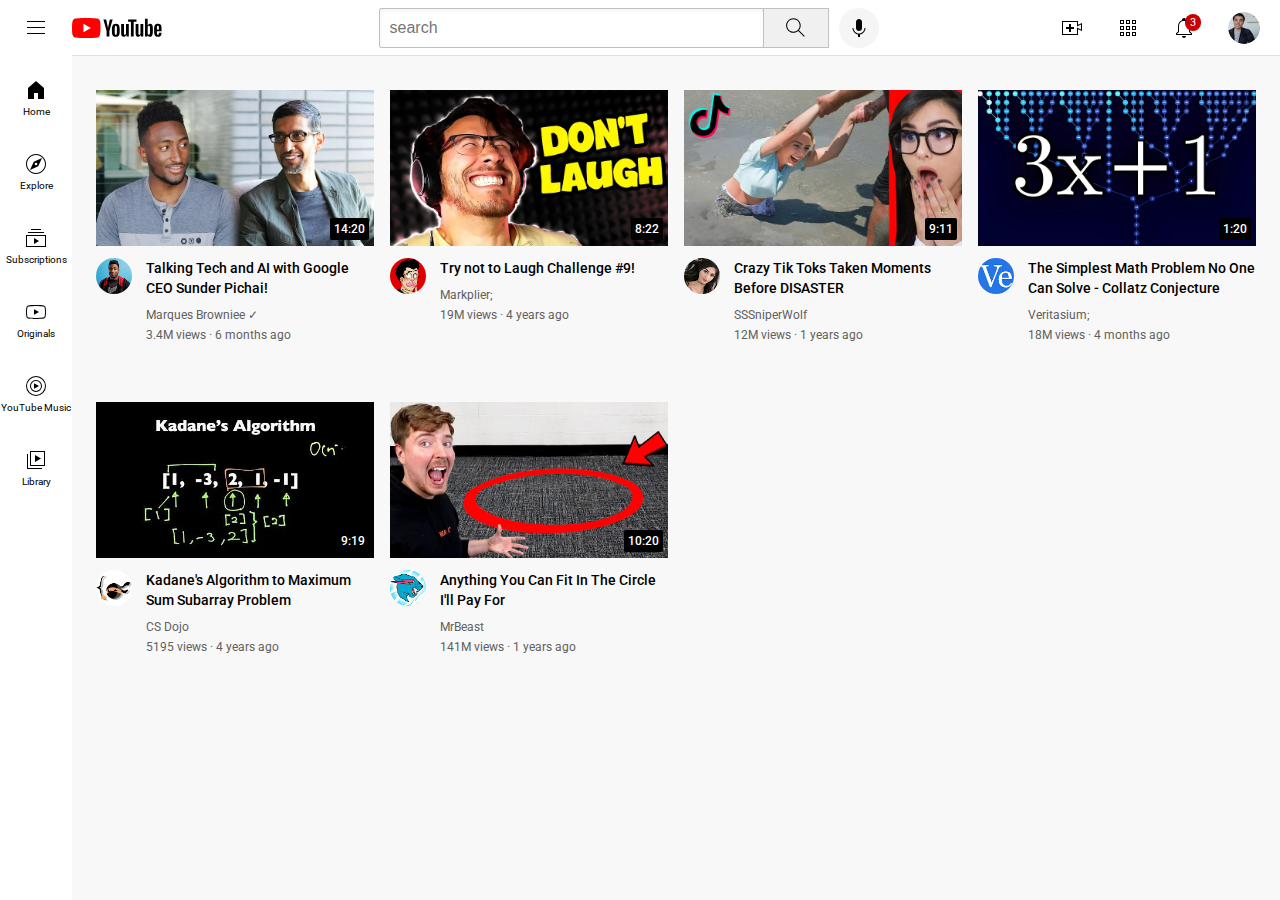
==== index.html @ e4b3c76b "Update and rename youtubeclone.html to index.html" ====
<!DOCTYPE html>
<html>
    <head>
        <title>yotube-clone</title>
        <link rel="preconnect" href="https://fonts.googleapis.com">
        <link rel="preconnect" href="https://fonts.gstatic.com" crossorigin>
        <link href="https://fonts.googleapis.com/css2?family=Roboto:ital,wght@0,100;0,300;0,400;0,500;0,700;0,900;1,100;1,300;1,400;1,500;1,700;1,900&display=swap" rel="stylesheet">
        <link rel="stylesheet" href="../styles/video.css">
        <link rel="stylesheet" href="../styles/header.css">
        <link rel="stylesheet" href="../styles/general.css">
        <link rel="stylesheet" href="../styles/sidebar.css">
    </head>
    <body>
        <header class="header">
            <div class="left-section">
                <div class="harmburger-menu-container">
                    <img class="harmburger-menu" src="Icons/hamburger-menu.svg">
                    <div class="tool-tip"> Menu </div>
                </div>
                <img class="youtube-logo" src="Icons/youtube-logo.svg">
            </div>
            <div class="middle-section">
                <input class="search-bar" type="text" placeholder="search">
                <!-- comment:puts position absolute inside position relative-->
                <button class="search-button"> <img class="search-icon" src="Icons/search.svg">
                    <div class="tool-tip">Search</div>
                </button>
                <button class="voice-search-button"> <img class="voice-icon" src="../Icons/voice-search-icon.svg">
                    <div class="tool-tip">Search with your voice</div>
                </button>
                
            </div>
            <div class="right-section">
                <div class="upload-container">
                    <img class="upload-icon" src="../Icons/upload.svg">
                    <div class="tool-tip">Create</div>
                </div>
                <div class="youtube-app-container">
                    <img class="youtube-app" src="../Icons/youtube-apps.svg">
                    <div class="tool-tip">YouTube Apps</div>
                </div>
                <div class="notification-container">
                    <img class="notification-icon" src="Icons/notifications.svg">
                    <div class="notification-count">3</div>
                    <div class="tool-tip"> Notifications </div>   
                </div>
                <img class="profile" src="../channel-pictures/my-channel.jpeg">
            </div> 
        </header>
        <nav class="side-bar">
            <div class="sidebar-link">
                <img src="Icons/home (1).svg">
                <div>Home</div>
            </div>
            <div class="sidebar-link">
                <img src="Icons/explore.svg">
                <div>Explore</div>
            </div>
            <div class="sidebar-link">
                <img src="Icons/subscriptions.svg">
                <div>Subscriptions</div>
            </div>
            <div class="sidebar-link">
                <img src="Icons/originals.svg">
                <div>Originals</div>
            </div>
            <div class="sidebar-link">
                <img src="Icons/youtube-music.svg">
                <div>YouTube Music</div>
            </div>
            <div class="sidebar-link">
                <img src="Icons/library.svg">
                <div>Library</div>
            </div>
        </nav>
        <main>
            <section class="page-grid">
                <div class="video-preview">
                    <div class="thumbnail-row">     
                    <img class="thumbnail" src="../thumbnails/thumbnail-1.webp">
                        <div class="video-time">14:20</div>
                    </div>
                    <div class="video-grid">
                        <div class="channel-picture">
                            <img class="channel-profile" src="../channel-pictures/channel-1.jpeg">
                        </div>
                        <div class="video-info">
                            <p class="video-heading">
                                Talking Tech and AI with Google CEO Sunder Pichai!
                            </P> 
                            <p class="video-author">
                                Marques Browniee &#10003;
                            </p>   
                            <p class="video-stats">
                                3.4M views     &#183; 6 months ago
                            </p>
                        </div> 
                    </div>          
                </div>
                <div class="video-preview">
                    <div class="thumbnail-row">
                    <img class="thumbnail" src="../thumbnails/thumbnail-2.webp">
                    <div class="video-time">8:22</div> 
                    </div>
                    <div class="video-grid">
                        <div class="channel-picture">
                            <img class="channel-profile" src="../channel-pictures/channel-2.jpeg">
                        </div>
                        <div class="video-info">
                            <p class="video-heading">
                                Try not to Laugh Challenge #9!
                            </P> 
                            <p class="video-author">
                                Markplier;
                            </p>   
                            <p class="video-stats">
                                19M views &#183; 4 years ago
                            </p>
                        </div>    
                    </div>  
                </div>
        
                <div class="video-preview">
                    <div class="thumbnail-row">
                        <img class="thumbnail" src="../thumbnails/thumbnail-3.webp"> 
                        <div class="video-time">9:11</div>   
                    </div>
                    <div class="video-grid">
                        <div class="channel-picture">
                            <img class="channel-profile" src="../channel-pictures/channel-3.jpeg">
                        </div>
                        <div class="video-info">
                            <p class="video-heading">
                                Crazy Tik Toks Taken Moments Before DISASTER
                            </P> 
                            <p class="video-author">
                                SSSniperWolf
                            </p>   
                            <p class="video-stats">
                                12M views &#183; 1 years ago
                            </p>   
                        </div>
                    </div>
                </div>
                <div class="video-preview">
                    <div class="thumbnail-row">     
                    <img class="thumbnail" src="../thumbnails/thumbnail-4.webp">
                    <div class="video-time">1:20</div>
                    </div>
                    <div class="video-grid">
                        <div class="channel-picture">
                            <img class="channel-profile" src="../channel-pictures/channel-4.jpeg">
                        </div>
                        <div class="video-info">
                            <p class="video-heading">
                                The Simplest Math Problem No One Can Solve - Collatz Conjecture
                            </P> 
                            <p class="video-author">
                                Veritasium;
                            </p>   
                            <p class="video-stats">
                                18M views     &#183; 4 months ago
                            </p>
                        </div> 
                    </div>          
                </div>
                <div class="video-preview">
                    <div class="thumbnail-row">
                    <img class="thumbnail" src="../thumbnails/thumbnail-5.webp"> 
                    <div class="video-time">9:19</div>
                    </div>
                    <div class="video-grid">
                        <div class="channel-picture">
                            <img class="channel-profile" src="../channel-pictures/channel-5.jpeg">
                        </div>
                        <div class="video-info">
                            <p class="video-heading">
                                Kadane's Algorithm to Maximum Sum Subarray Problem
                            </P> 
                            <p class="video-author">
                                CS Dojo
                            </p>   
                            <p class="video-stats">
                                5195 views &#183; 4 years ago
                            </p>
                        </div>    
                    </div>  
                </div>
        
                <div class="video-preview">
                    <div class="thumbnail-row">
                        <img class="thumbnail" src="../thumbnails/thumbnail-6.webp">
                        <div class="video-time">10:20</div>    
                    </div>
                    <div class="video-grid">
                        <div class="channel-picture">
                            <img class="channel-profile" src="../channel-pictures/channel-6.jpeg">
                        </div>
                        <div class="video-info">
                            <p class="video-heading">
                                Anything You Can Fit In The Circle I'll Pay For
                            </P> 
                            <p class="video-author">
                                MrBeast
                            </p>   
                            <p class="video-stats">
                                141M views &#183; 1 years ago
                            </p>   
                        </div>
                    </div>
                </div>
            </section>
        </main>
    </body>
</html>
---- styles/video.css ----
.thumbnail-row {
    margin-bottom: 8px;
    position: relative;
}
.video-time {
    font-size: 12px;
    font-weight: 500;
    background-color: black;
    color: white;
    position: absolute;
    bottom: 10px;
    right: 5px;
    padding: 4px 4px;
    border-radius: 2px;
}
.thumbnail {
    width: 100%;
}

.video-heading {
    font-size: 14px;
    font-weight: 500;
    margin-bottom: 10px;
    line-height: 20px;
}
.video-stats, .video-author {
    font-size: 12px; 
    color: rgb(96, 96,96); 
    margin-bottom: 20px;
} 
.video-author {
    margin-bottom: 6px;
}
.video-grid{
    display: grid;
    grid-template-columns: 50px 1fr;
}
.page-grid{
    display: grid;
    grid-template-columns: 1fr 1fr 1fr;
    column-gap: 16px;
    row-gap: 40px;
}
@media(max-width:750px) {
    .page-grid {
        grid-template-columns: 1fr 1fr;
    }
}
@media (min-width: 751px) and (max-width: 999px) {
    .page-grid {
        grid-template-columns: 1fr 1fr 1fr;
    }   
}
@media(min-width: 1000px) {
    .page-grid {
        grid-template-columns: 1fr 1fr 1fr 1fr;
    }   
}
.channel-profile {
    width: 36px ;
    border-radius: 50px;
}
---- styles/header.css ----
.header {
height: 55px;
display: flex;
flex-direction: row;
justify-content: space-between;

position: fixed;
top: 0;
left: 0;
right: 0;
background-color: white;
z-index: 100;

border-bottom-width: 1px;
border-bottom-style: solid;
border-bottom-color: rgb(226, 224, 224);
}

.left-section {
    display: flex;
    align-items: center;
}
.harmburger-menu {
    height: 24px;
    margin-left: 24px;
    margin-right: 24px;
    cursor: pointer;
}
.youtube-logo {
    height: 20px;

}
.middle-section {
    flex: 1;
    display: flex;
    margin-left: 70px;
    margin-right: 35px;
    max-width: 500px;
    align-items: center;
}
.search-bar {
    flex: 1;
    height: 36px;
    padding-left: 10px;
    font-size: 16px;
    box-shadow: inset 1px 2px 5px rgba(0,0,0,0.05);
    border-width: 1px;
    border-style: solid;
    border-color: rgb(192, 192, 192);
    border-radius: 2px;
    width: 0;

}
.search-bar::placeholder {
    font-size: 16px;
}
.search-button {
    height: 40px;
    width: 66px;
    background-color: rgb(240, 240, 240);
    border: 1px solid rgb(192, 192, 192);
    margin-left: -1px;
    margin-right: 10px;
    cursor: pointer;
    position: relative;
}
.search-button .tool-tip, .voice-search-button .tool-tip, 
.upload-container .tool-tip, .youtube-app-container .tool-tip, 
.notification-container .tool-tip, 
.harmburger-menu-container .tool-tip {
    position: absolute;
    background-color: rgb(172, 166, 166);
    color: white;
    padding: 4px 8px;
    border-radius: 2px;
    font-size: 12px;
    bottom: -20px;
    opacity: 0;
    transition: opacity 0.15s;
    pointer-events: none;
    white-space: nowrap;
}
.search-button:hover .tool-tip, .voice-search-button:hover .tool-tip, .upload-container:hover .tool-tip, .youtube-app-container:hover .tool-tip, 
.notification-container:hover .tool-tip, 
.harmburger-menu-container:hover .tool-tip {
    opacity: 1;
}
.search-button:active {
    opacity: 0.7;
}
.search-icon {
    height: 25px;
}
.search-button, .voice-search-button, .upload-container, 
.youtube-app-container, .notification-container, .harmburger-menu-container {
    position: relative;
    display: flex;
    flex-direction: row;
    justify-content: center;
    align-items: center;
}

.voice-search-button{
    height: 40px;
    width: 40px;
    border-radius: 20px;
    border: none;
    background-color: rgb(245, 245, 245);
    cursor: pointer;
    position: relative;
}
.voice-search-button:active {
    opacity: 0.7;
}
.voice-icon {
    height: 24px;
}
.right-section {
    display: flex;
    align-items: center;
    width: 200px;
    justify-content: space-between;
    margin-right: 20px;
    flex-shrink: 0;
}
.upload-icon {
    height: 24px;
    cursor: pointer;
}
.youtube-app {
    height: 24px;
    cursor: pointer;
}
.notification-icon {
    height: 24px;
    cursor: pointer;
}
.notification-container {
    position: relative;
}
.notification-count {
    position: absolute;
    top: -2px;
    right: -5px;
    background-color: rgb(200, 0, 0);
    color: white;
    padding: 2px 5px;
    font-size: 11px;
    border-radius: 10px;
}
.profile {
    height: 32px;
    border-radius: 16px;
    cursor: pointer;

}
---- styles/general.css ----
p {
    margin-top: 0;
    margin-bottom: 0;
}
body {
    font-family: Roboto, Arial;
    margin: 0;
    padding-top: 90px;
    padding-left: 96px;
    padding-right: 24px;
    background-color: rgb(248, 248, 248);
}
---- styles/sidebar.css ----
.side-bar {
    position: fixed;
    top: 55px;
    left: 0;
    bottom: 0;
    background-color: white;
    width: 72px;
    z-index: 200;
    padding-top: 5px;
}
.sidebar-link {
    height: 74px;
    display: flex;
    justify-content: center;
    align-items: center;
    flex-direction: column;
    cursor: pointer;
}
.sidebar-link:hover {
    background-color: rgb(235, 235, 223);
}
.sidebar-link img {
    height:24px ;
    margin-bottom: 4px;
}
.sidebar-link div {
    font-family: Roboto, Arial;
    font-size: 10px;
}
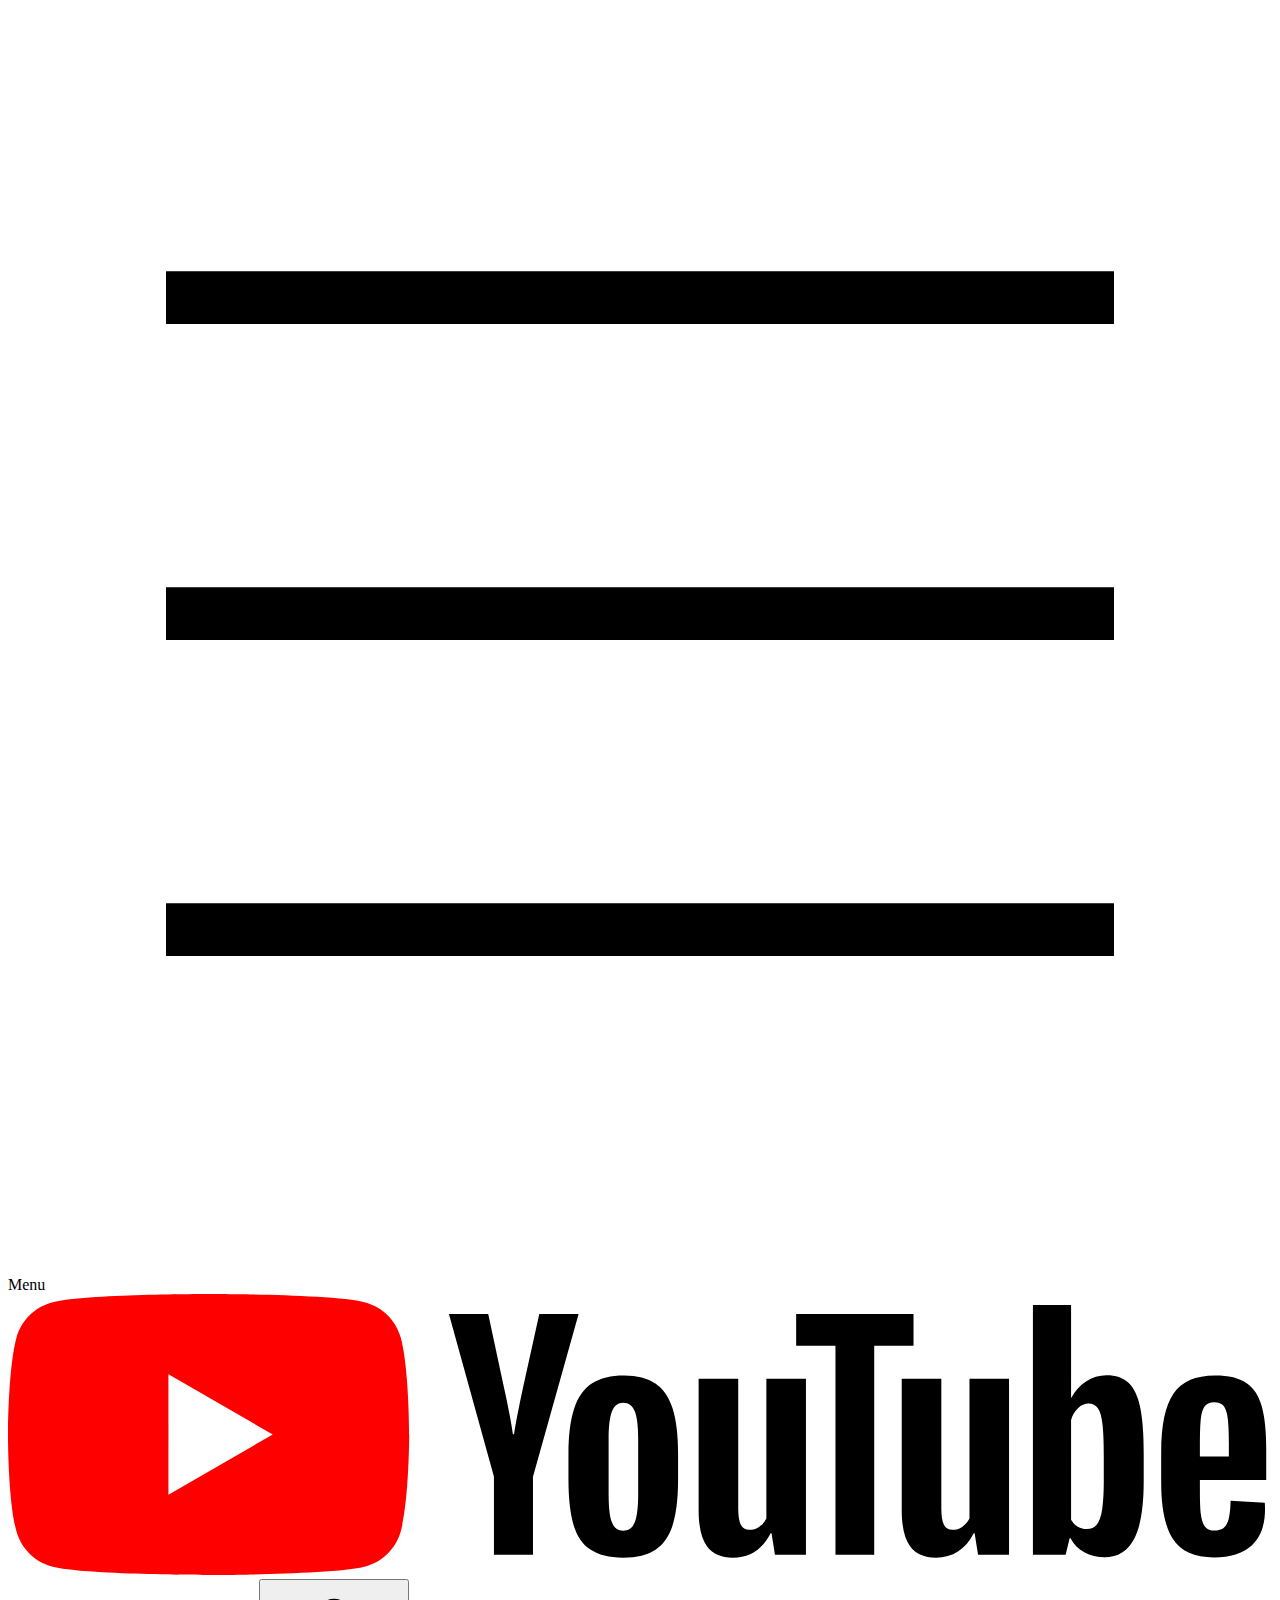
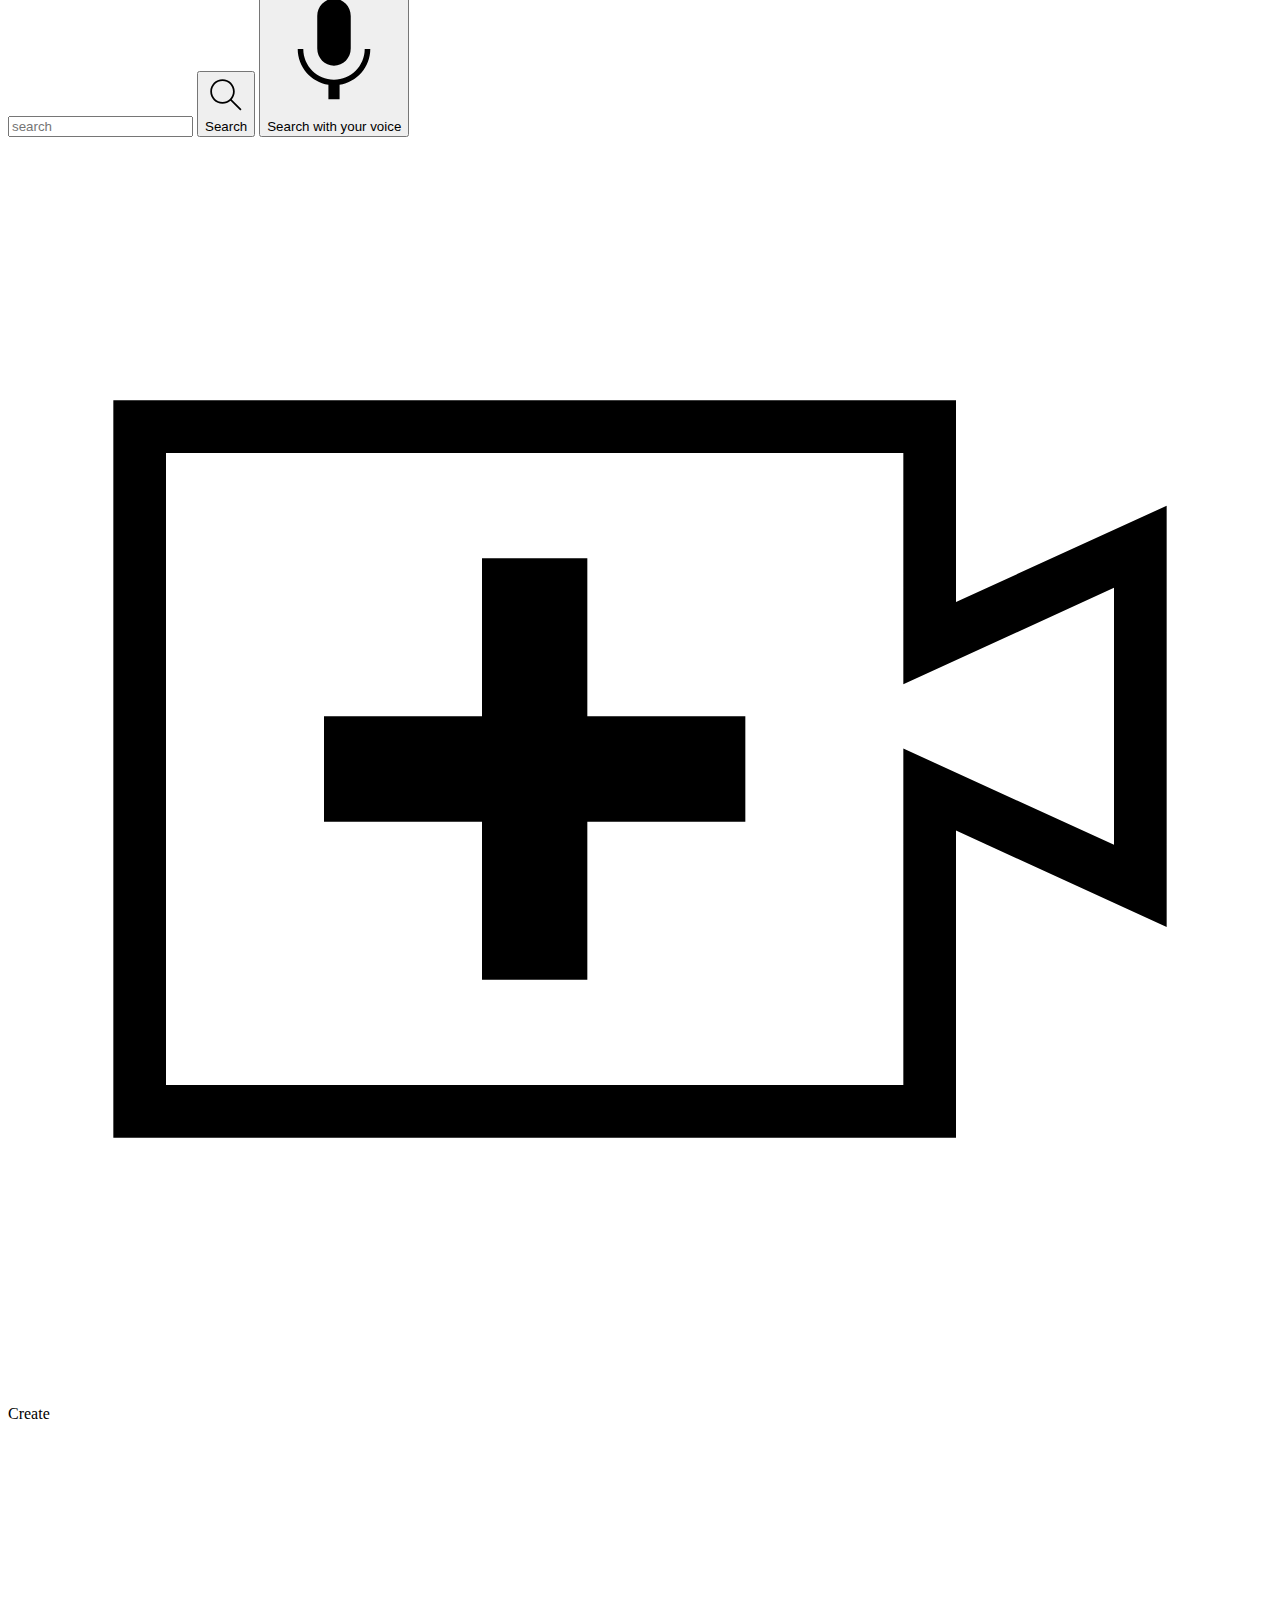
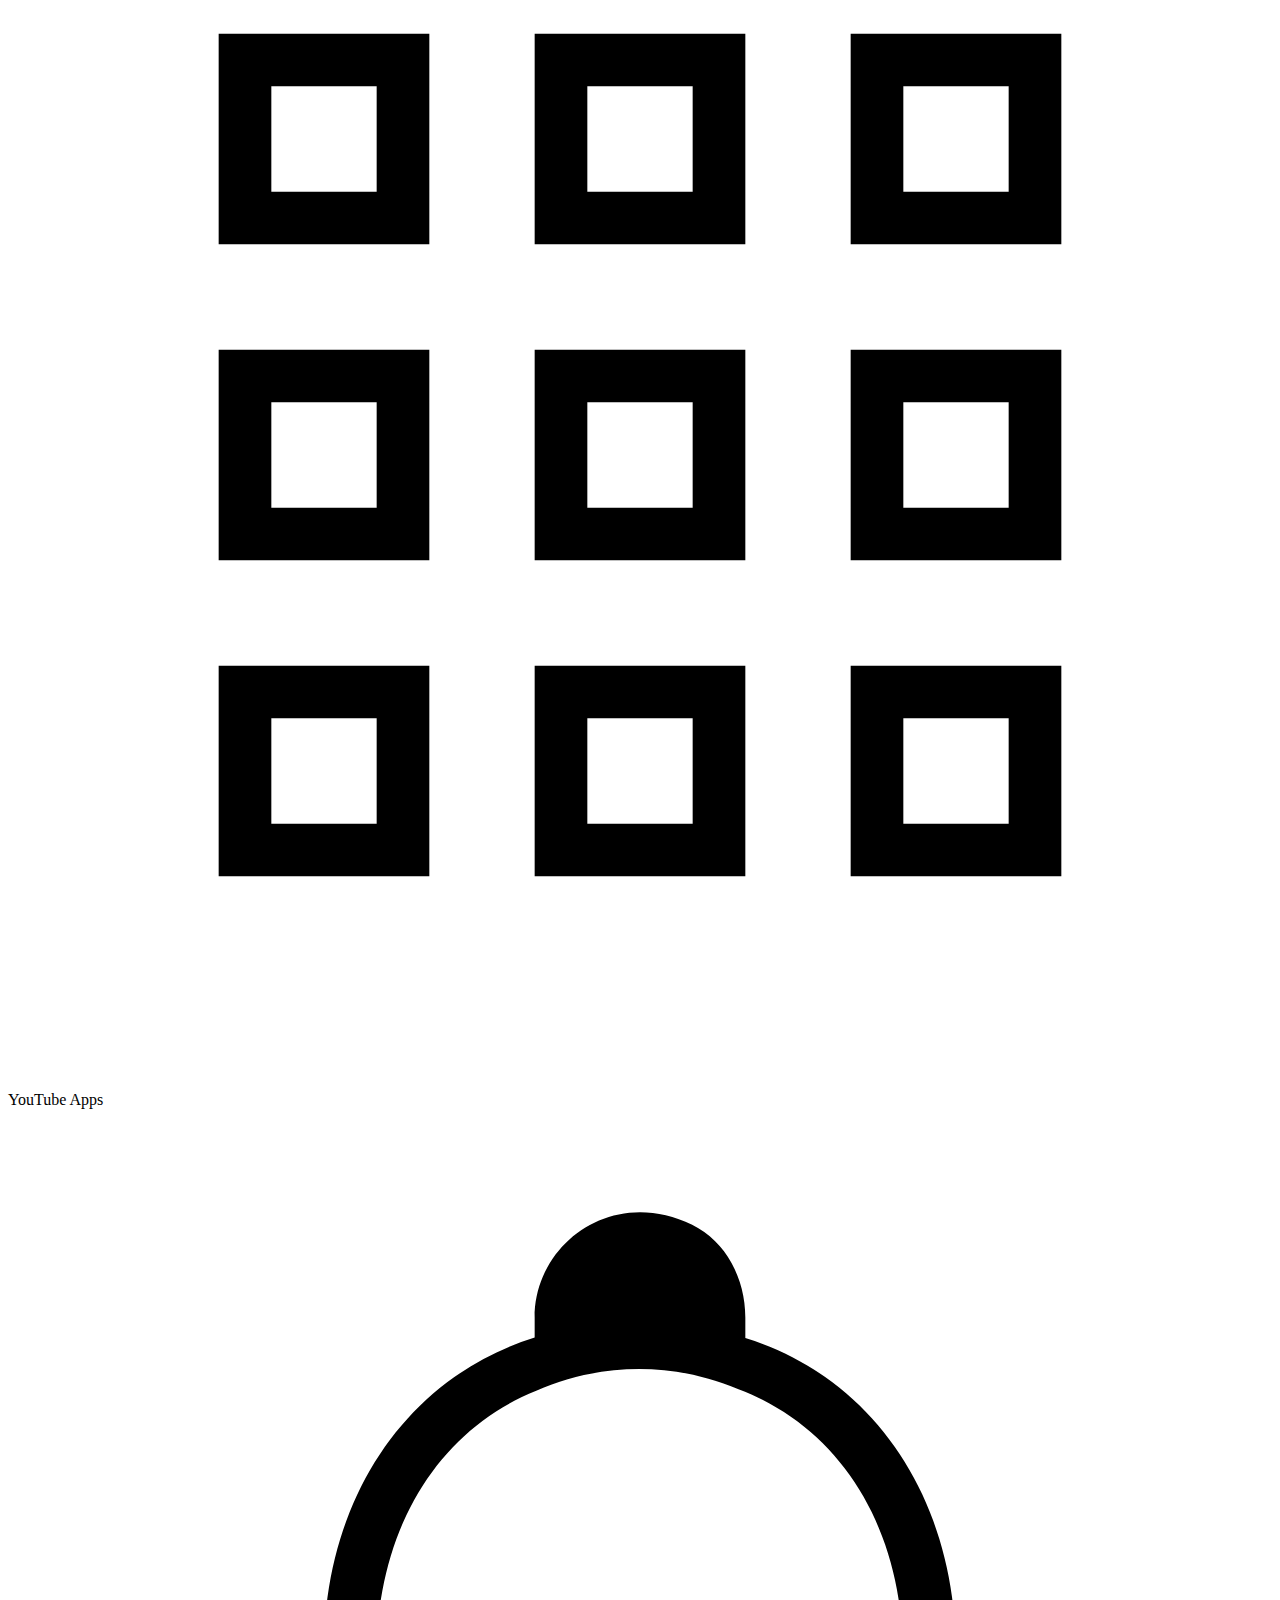
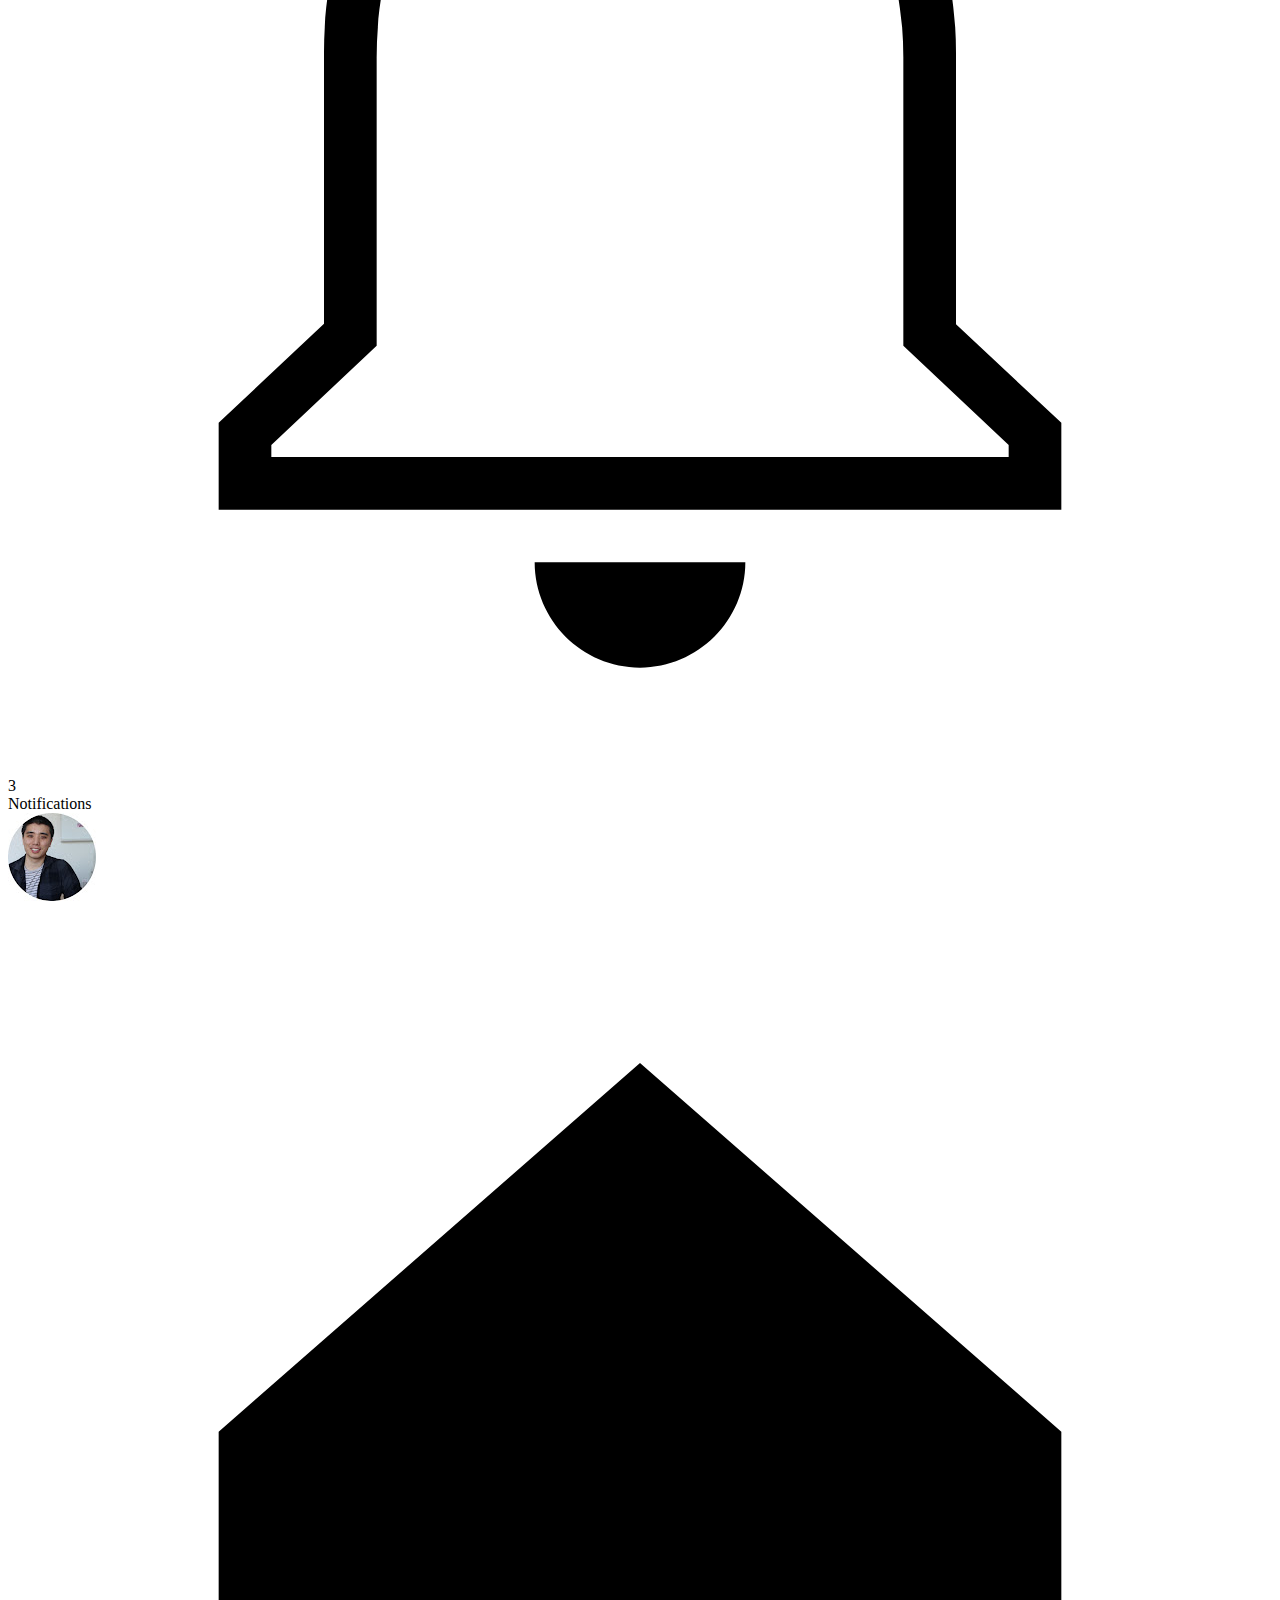
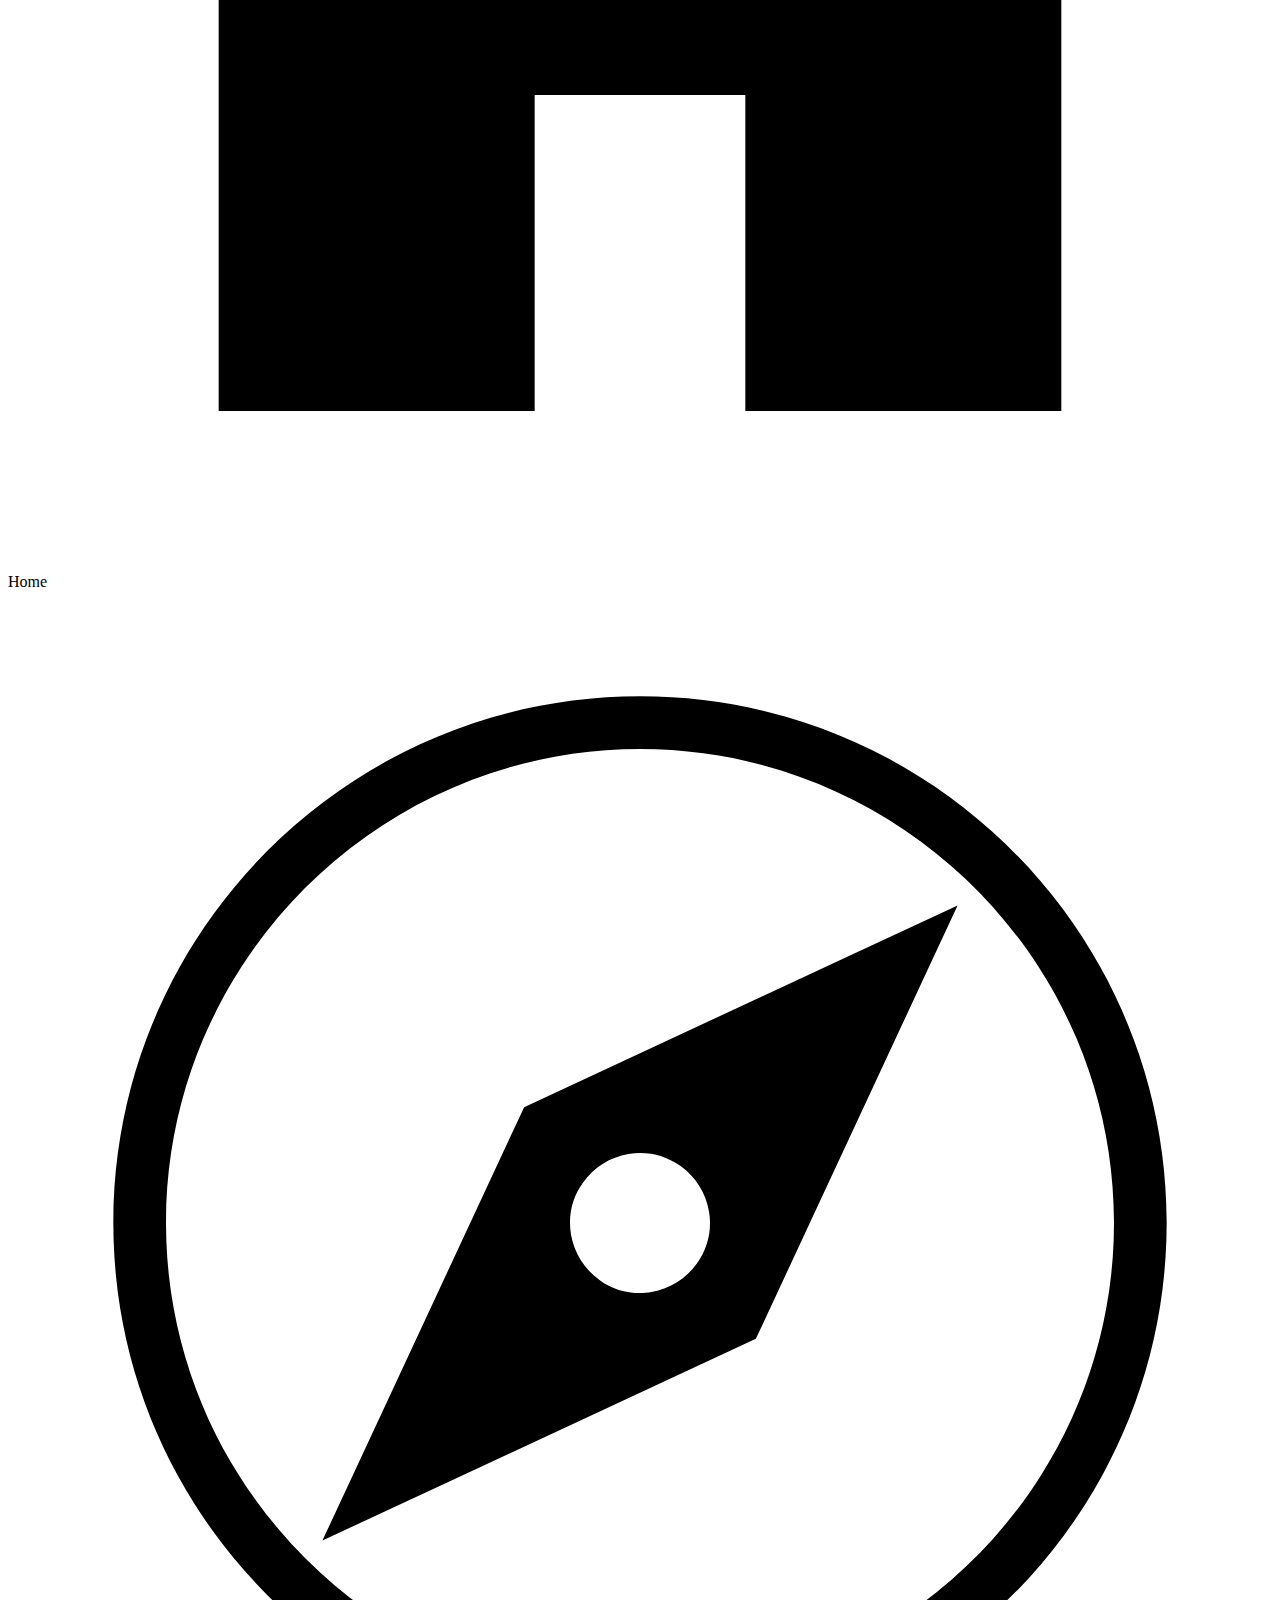
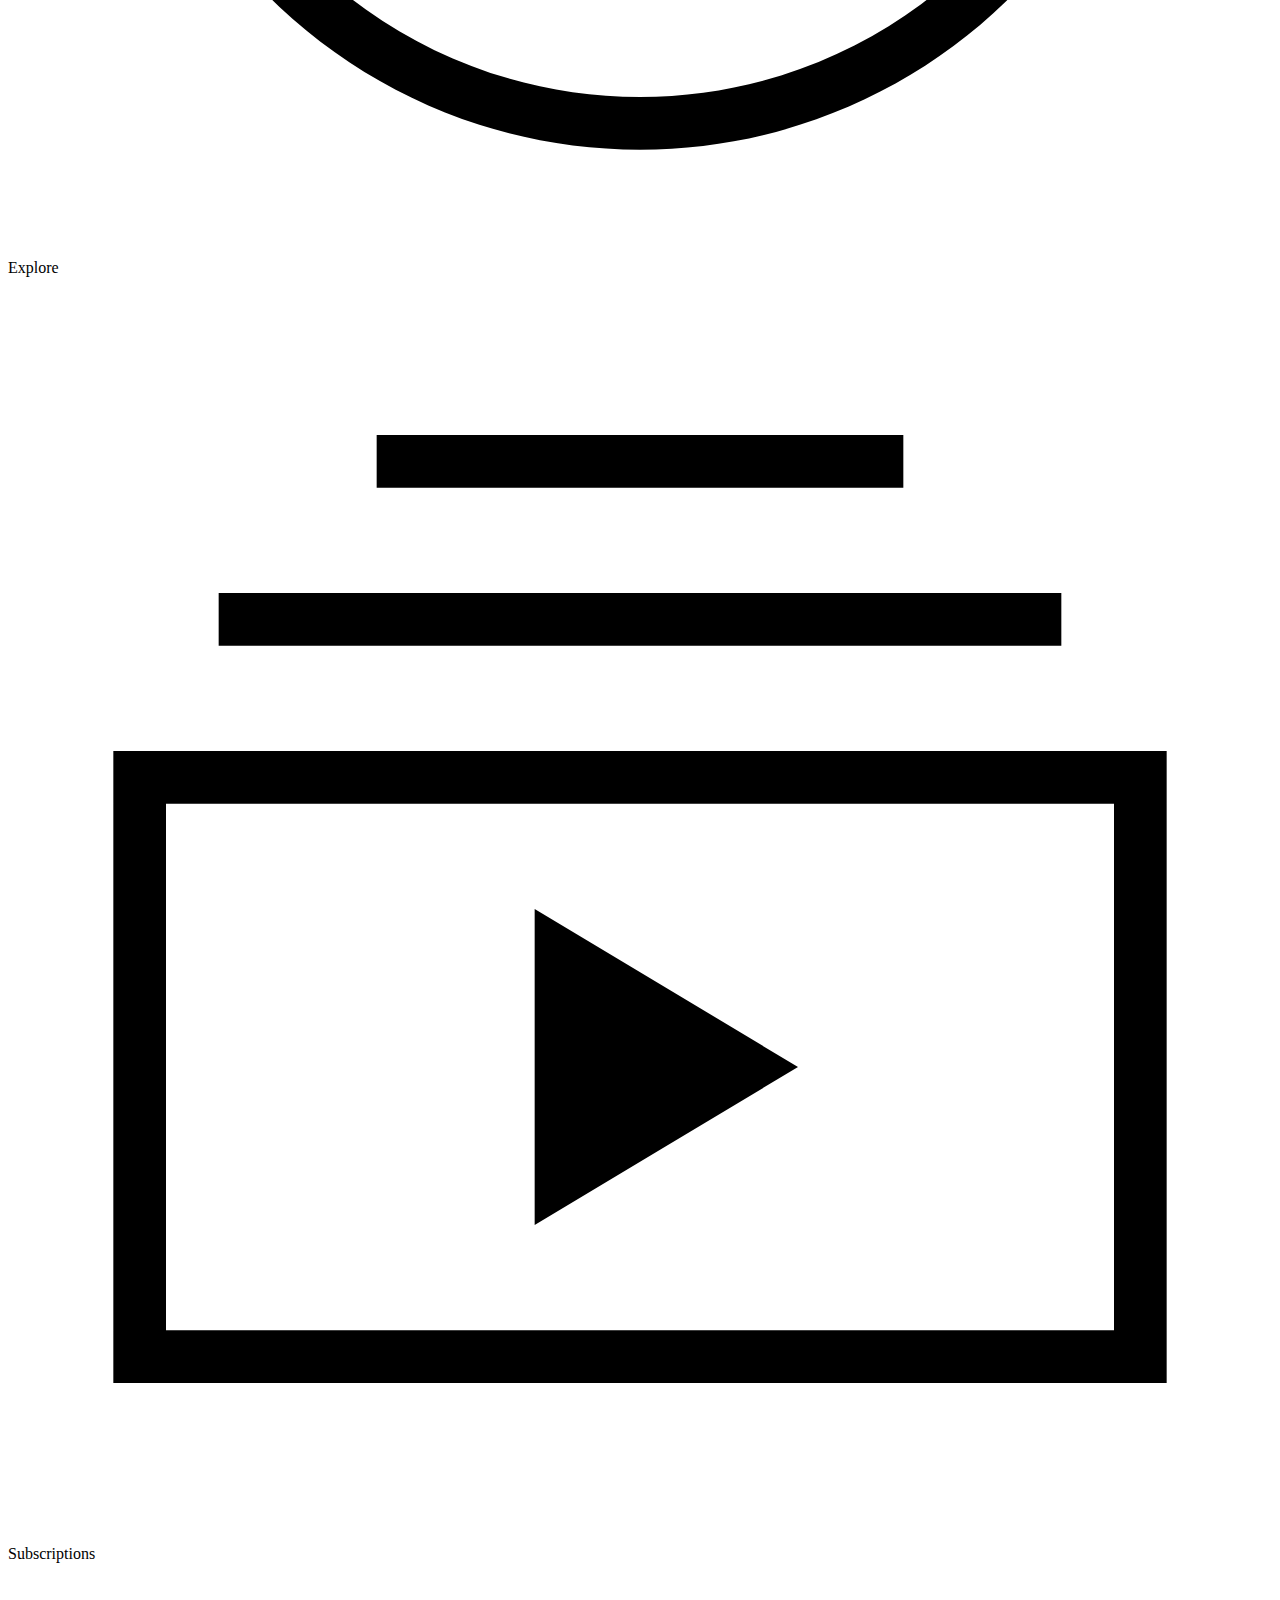
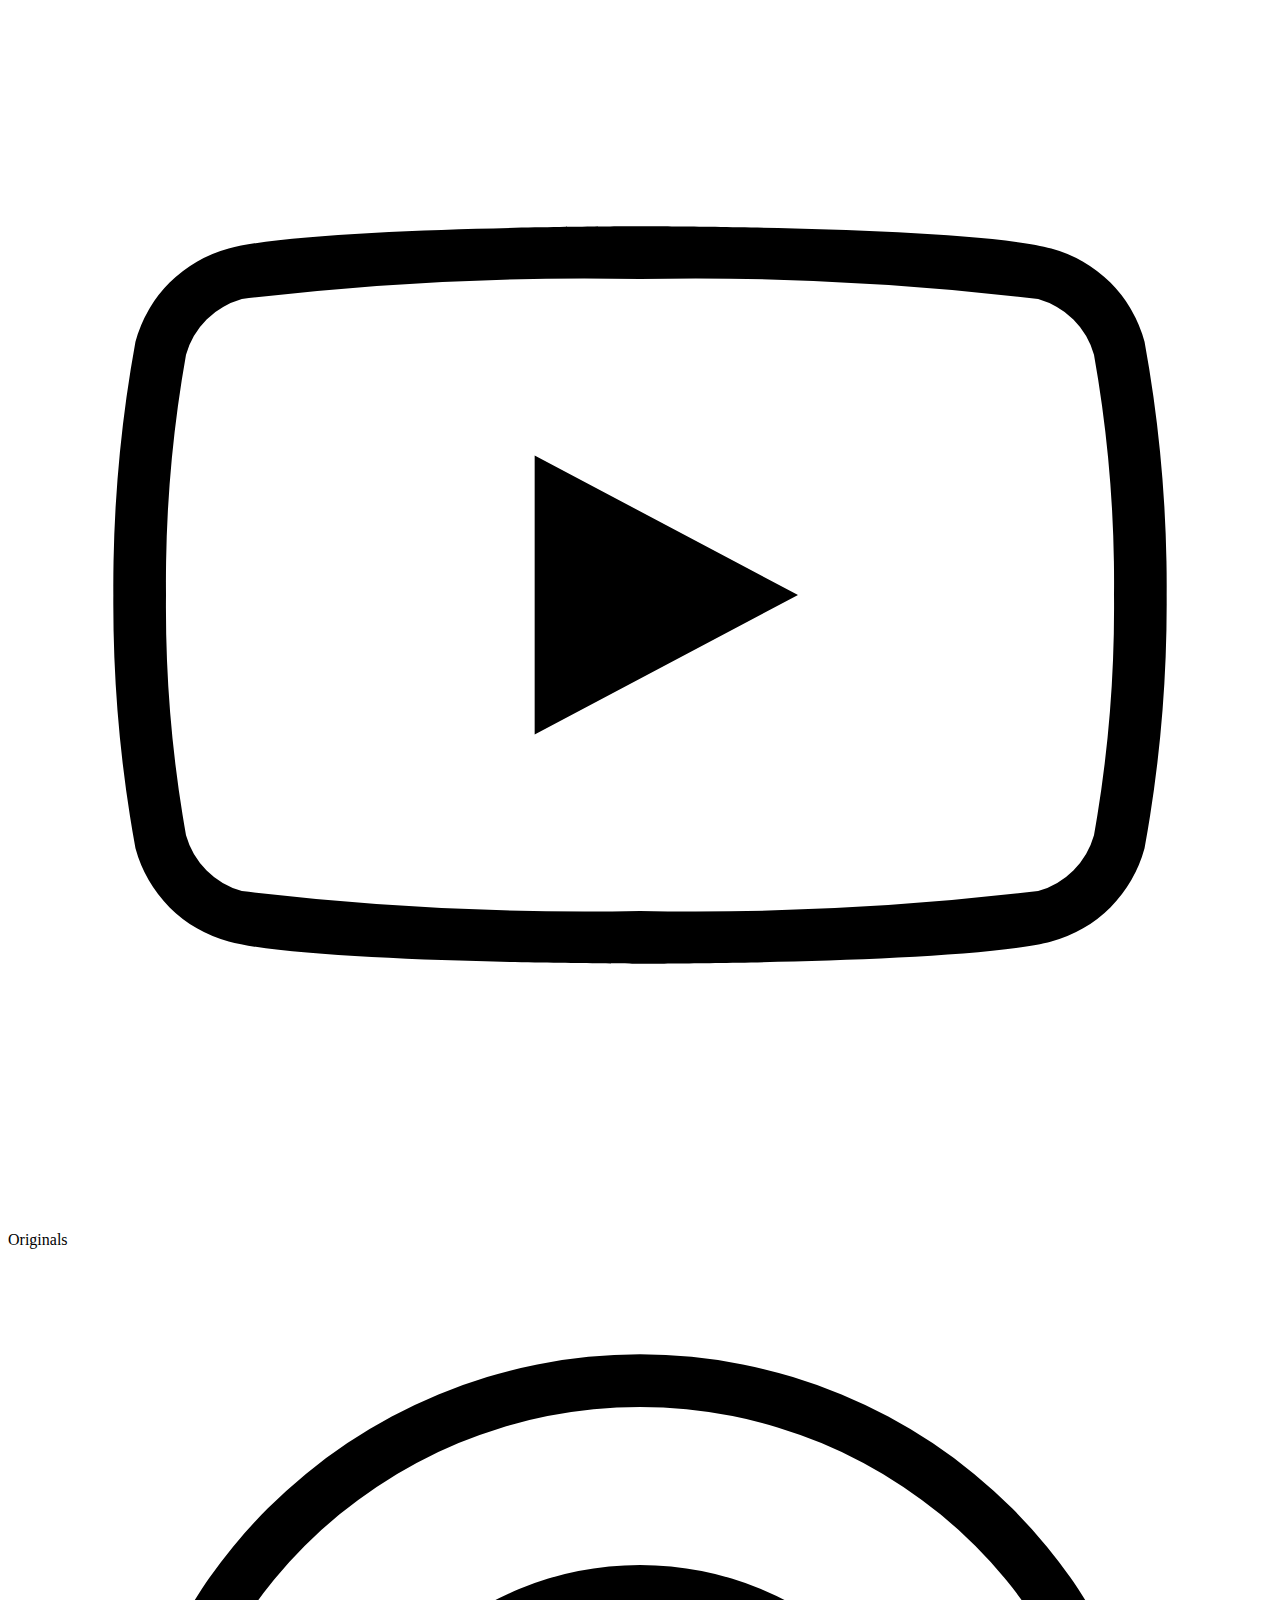
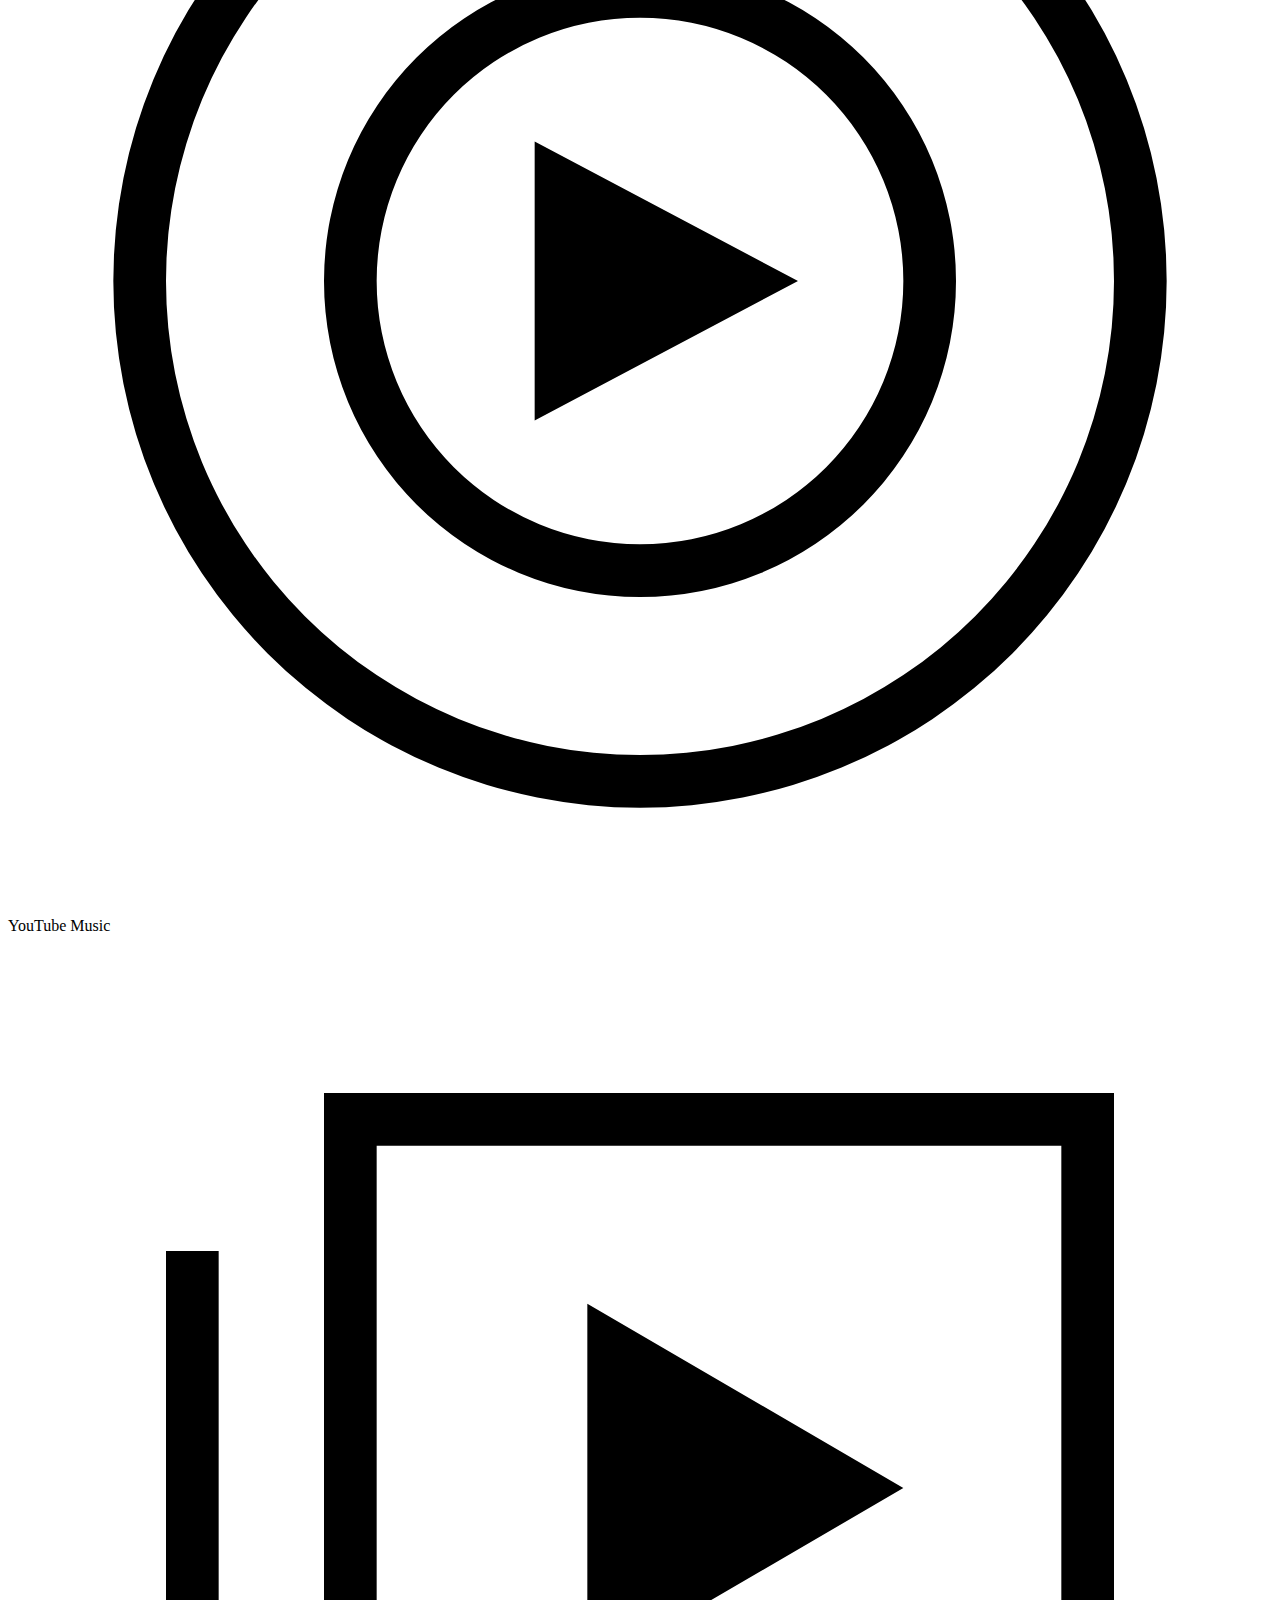
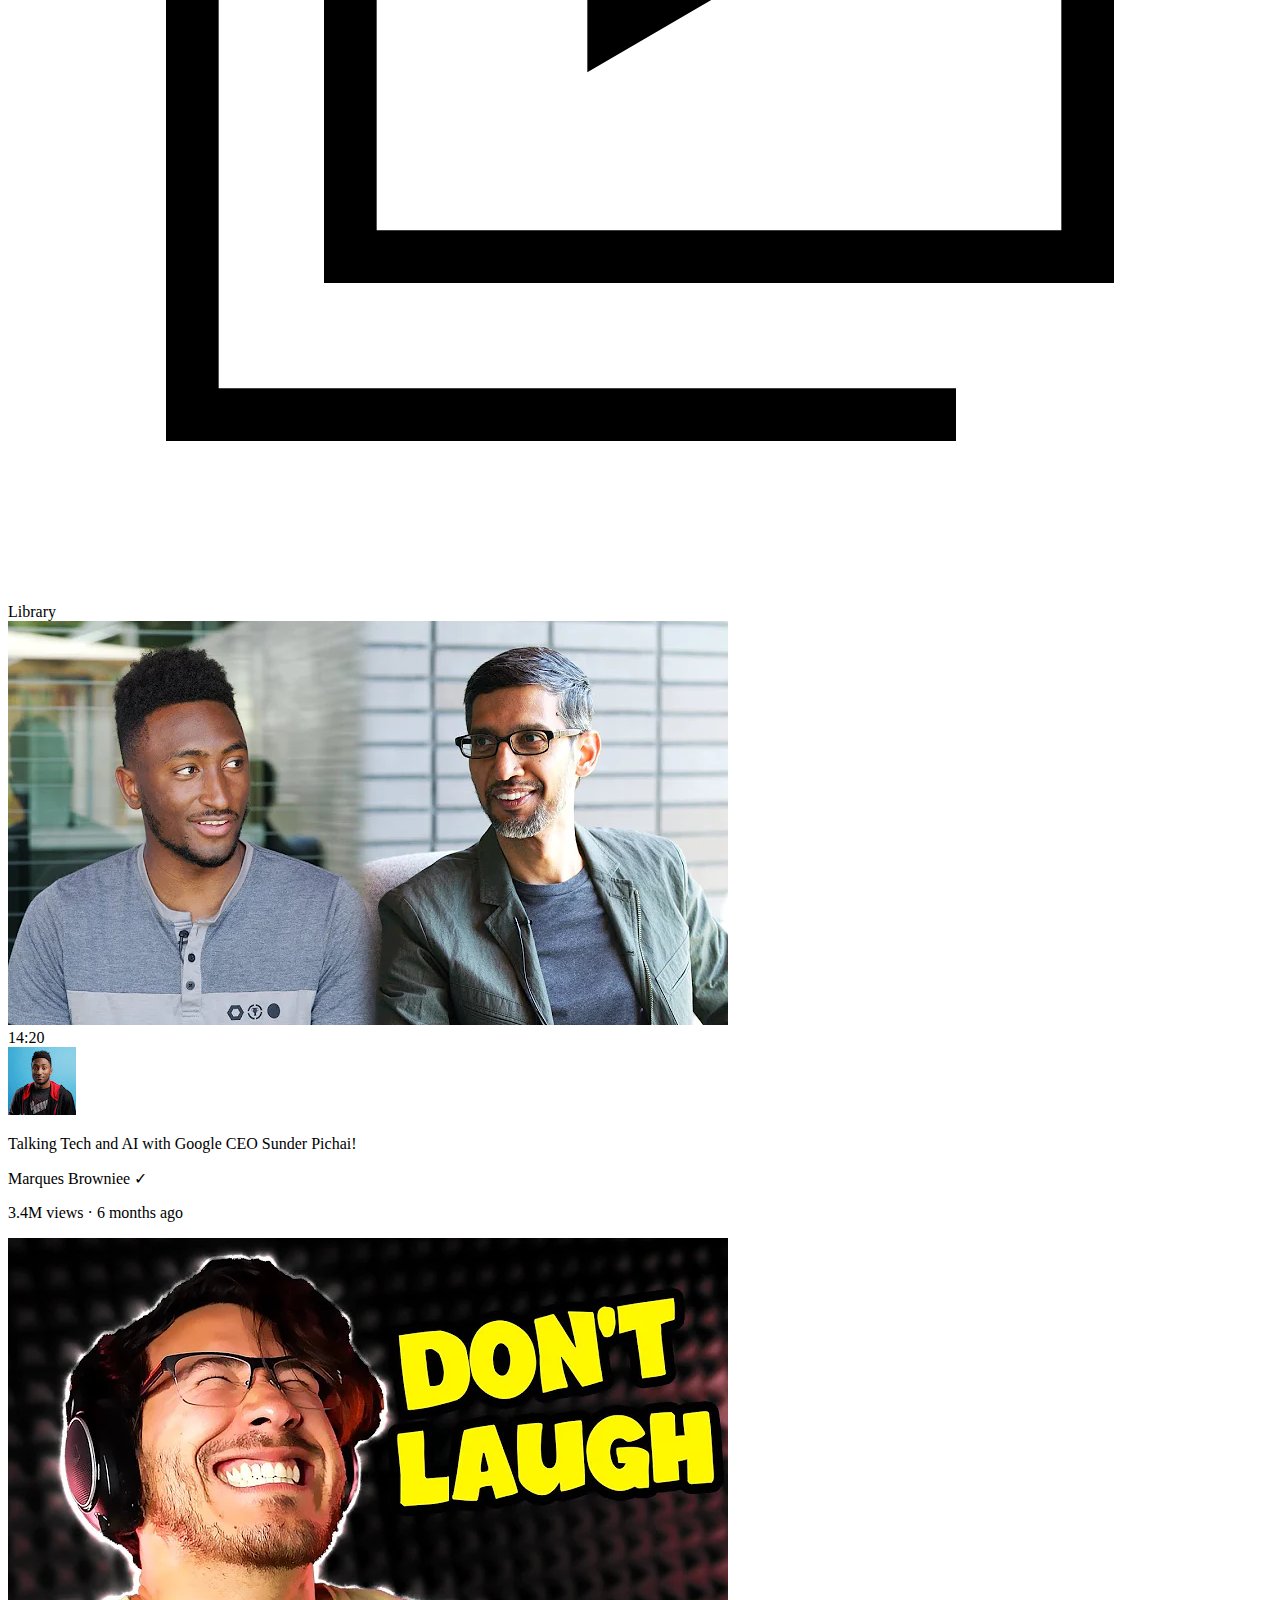
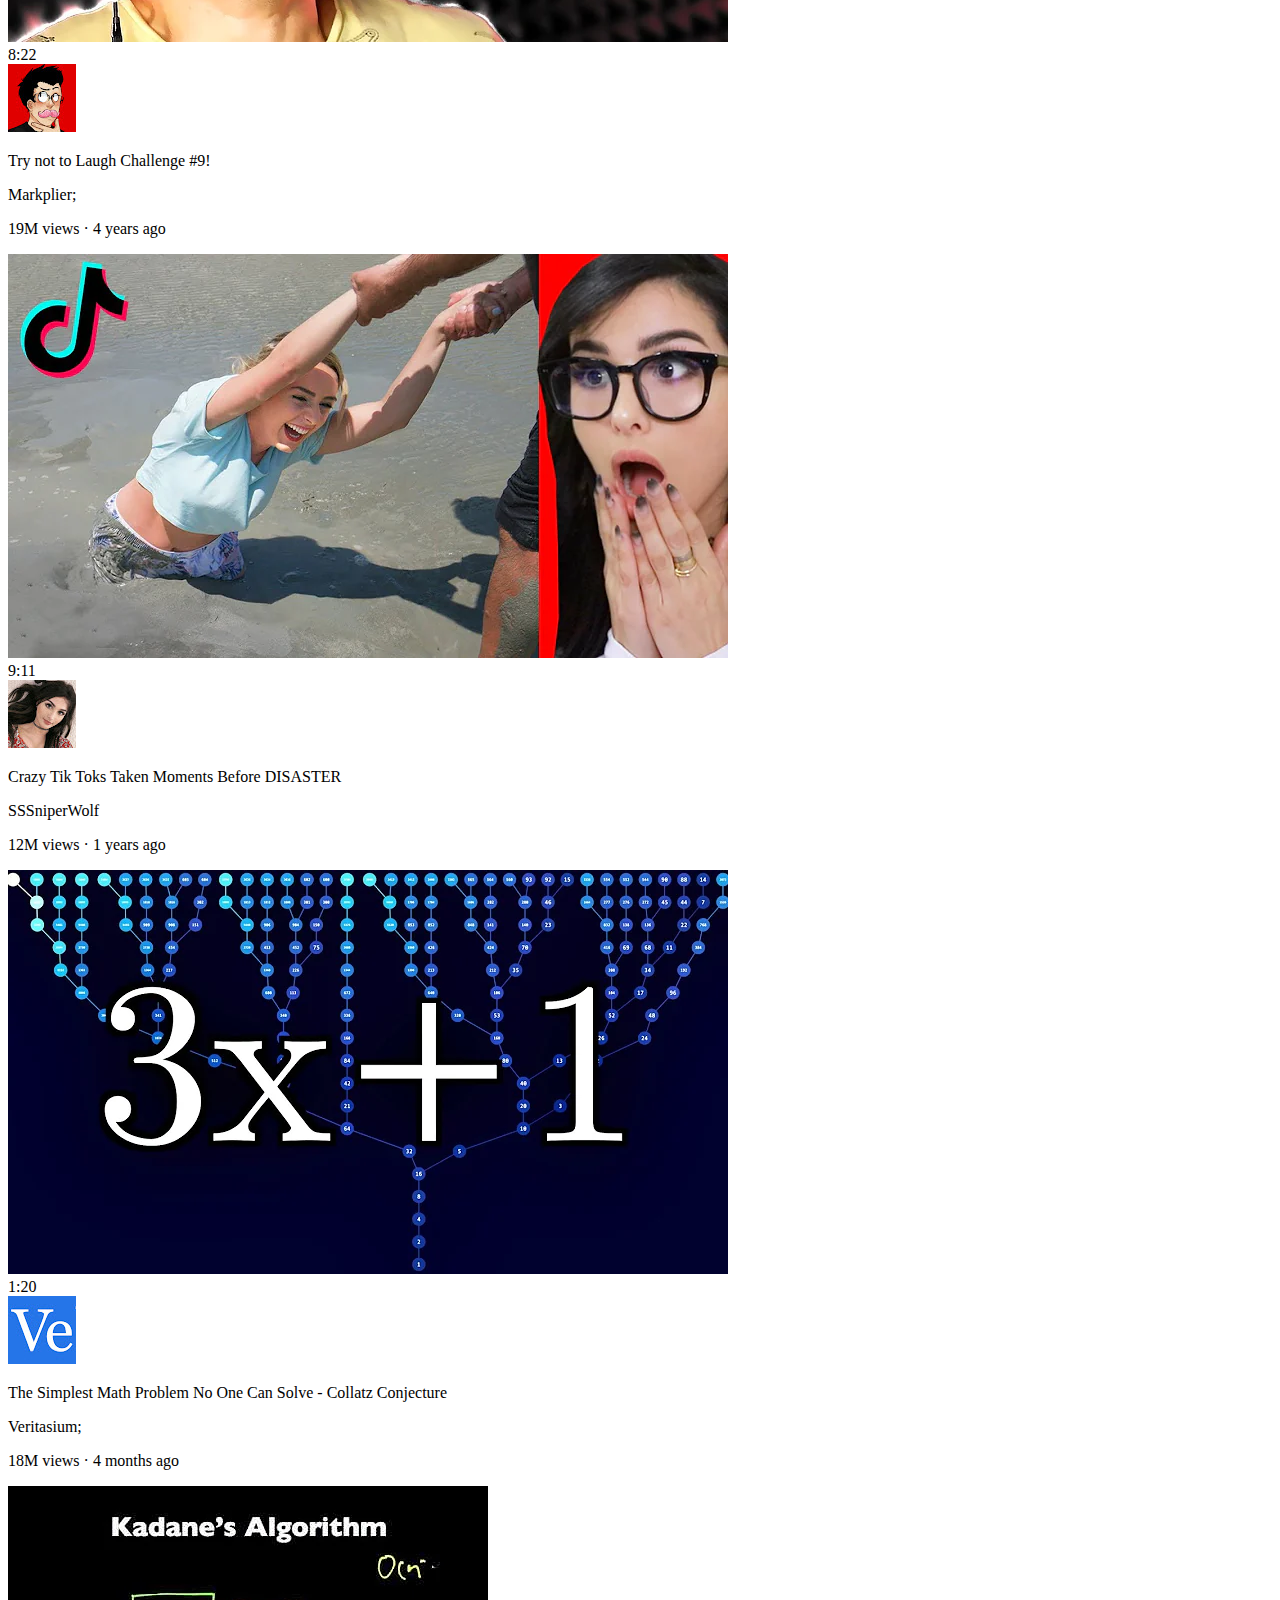
==== commit c5ad842d: "Update index.html" ====
--- a/index.html
+++ b/index.html
@@ -5,24 +5,24 @@
         <link rel="preconnect" href="https://fonts.googleapis.com">
         <link rel="preconnect" href="https://fonts.gstatic.com" crossorigin>
         <link href="https://fonts.googleapis.com/css2?family=Roboto:ital,wght@0,100;0,300;0,400;0,500;0,700;0,900;1,100;1,300;1,400;1,500;1,700;1,900&display=swap" rel="stylesheet">
-        <link rel="stylesheet" href="../styles/video.css">
-        <link rel="stylesheet" href="../styles/header.css">
-        <link rel="stylesheet" href="../styles/general.css">
-        <link rel="stylesheet" href="../styles/sidebar.css">
+        <link rel="stylesheet" href=".../styles/video.css">
+        <link rel="stylesheet" href=".../styles/header.css">
+        <link rel="stylesheet" href=".../styles/general.css">
+        <link rel="stylesheet" href=".../styles/sidebar.css">
     </head>
     <body>
         <header class="header">
             <div class="left-section">
                 <div class="harmburger-menu-container">
-                    <img class="harmburger-menu" src="Icons/hamburger-menu.svg">
+                    <img class="harmburger-menu" src="../Icons/hamburger-menu.svg">
                     <div class="tool-tip"> Menu </div>
                 </div>
-                <img class="youtube-logo" src="Icons/youtube-logo.svg">
+                <img class="youtube-logo" src="../Icons/youtube-logo.svg">
             </div>
             <div class="middle-section">
                 <input class="search-bar" type="text" placeholder="search">
                 <!-- comment:puts position absolute inside position relative-->
-                <button class="search-button"> <img class="search-icon" src="Icons/search.svg">
+                <button class="search-button"> <img class="search-icon" src="../Icons/search.svg">
                     <div class="tool-tip">Search</div>
                 </button>
                 <button class="voice-search-button"> <img class="voice-icon" src="../Icons/voice-search-icon.svg">
@@ -40,7 +40,7 @@
                     <div class="tool-tip">YouTube Apps</div>
                 </div>
                 <div class="notification-container">
-                    <img class="notification-icon" src="Icons/notifications.svg">
+                    <img class="notification-icon" src="../Icons/notifications.svg">
                     <div class="notification-count">3</div>
                     <div class="tool-tip"> Notifications </div>   
                 </div>
@@ -49,27 +49,27 @@
         </header>
         <nav class="side-bar">
             <div class="sidebar-link">
-                <img src="Icons/home (1).svg">
+                <img src="../Icons/home (1).svg">
                 <div>Home</div>
             </div>
             <div class="sidebar-link">
-                <img src="Icons/explore.svg">
+                <img src="../Icons/explore.svg">
                 <div>Explore</div>
             </div>
             <div class="sidebar-link">
-                <img src="Icons/subscriptions.svg">
+                <img src="../Icons/subscriptions.svg">
                 <div>Subscriptions</div>
             </div>
             <div class="sidebar-link">
-                <img src="Icons/originals.svg">
+                <img src="../Icons/originals.svg">
                 <div>Originals</div>
             </div>
             <div class="sidebar-link">
-                <img src="Icons/youtube-music.svg">
+                <img src="../Icons/youtube-music.svg">
                 <div>YouTube Music</div>
             </div>
             <div class="sidebar-link">
-                <img src="Icons/library.svg">
+                <img src="../Icons/library.svg">
                 <div>Library</div>
             </div>
         </nav>
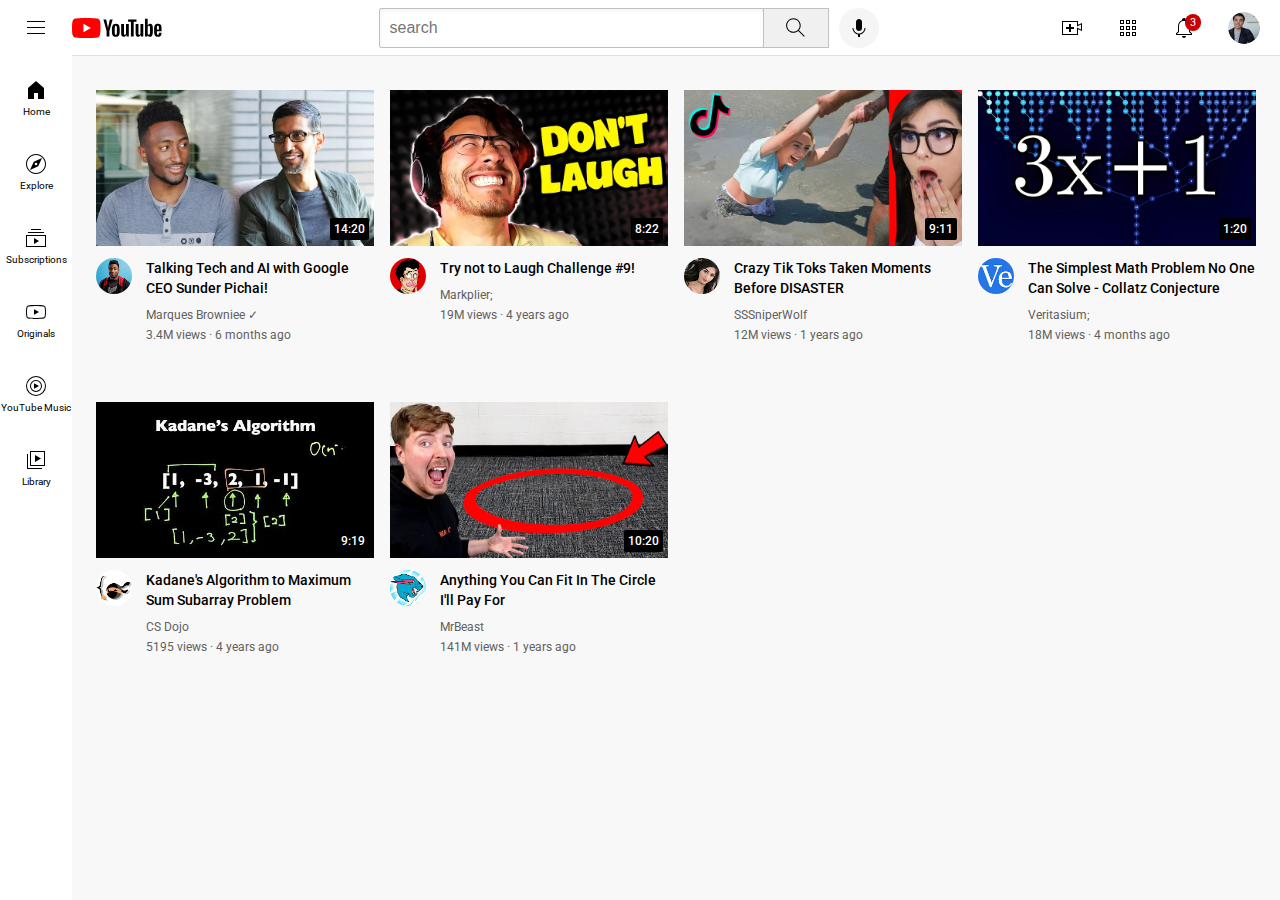
==== commit c2b01533: "Update index.html" ====
--- a/index.html
+++ b/index.html
@@ -5,10 +5,10 @@
         <link rel="preconnect" href="https://fonts.googleapis.com">
         <link rel="preconnect" href="https://fonts.gstatic.com" crossorigin>
         <link href="https://fonts.googleapis.com/css2?family=Roboto:ital,wght@0,100;0,300;0,400;0,500;0,700;0,900;1,100;1,300;1,400;1,500;1,700;1,900&display=swap" rel="stylesheet">
-        <link rel="stylesheet" href=".../styles/video.css">
-        <link rel="stylesheet" href=".../styles/header.css">
-        <link rel="stylesheet" href=".../styles/general.css">
-        <link rel="stylesheet" href=".../styles/sidebar.css">
+        <link rel="stylesheet" href="../styles/video.css">
+        <link rel="stylesheet" href="../styles/header.css">
+        <link rel="stylesheet" href="../styles/general.css">
+        <link rel="stylesheet" href="../styles/sidebar.css">
     </head>
     <body>
         <header class="header">
--- a/styles/video.css
+++ b/styles/video.css
@@ -0,0 +1,63 @@
+
+.thumbnail-row {
+    margin-bottom: 8px;
+    position: relative;
+}
+.video-time {
+    font-size: 12px;
+    font-weight: 500;
+    background-color: black;
+    color: white;
+    position: absolute;
+    bottom: 10px;
+    right: 5px;
+    padding: 4px 4px;
+    border-radius: 2px;
+}
+.thumbnail {
+    width: 100%;
+}
+
+.video-heading {
+    font-size: 14px;
+    font-weight: 500;
+    margin-bottom: 10px;
+    line-height: 20px;
+}
+.video-stats, .video-author {
+    font-size: 12px; 
+    color: rgb(96, 96,96); 
+    margin-bottom: 20px;
+} 
+.video-author {
+    margin-bottom: 6px;
+}
+.video-grid{
+    display: grid;
+    grid-template-columns: 50px 1fr;
+}
+.page-grid{
+    display: grid;
+    grid-template-columns: 1fr 1fr 1fr;
+    column-gap: 16px;
+    row-gap: 40px;
+}
+@media(max-width:750px) {
+    .page-grid {
+        grid-template-columns: 1fr 1fr;
+    }
+}
+@media (min-width: 751px) and (max-width: 999px) {
+    .page-grid {
+        grid-template-columns: 1fr 1fr 1fr;
+    }   
+}
+@media(min-width: 1000px) {
+    .page-grid {
+        grid-template-columns: 1fr 1fr 1fr 1fr;
+    }   
+}
+.channel-profile {
+    width: 36px ;
+    border-radius: 50px;
+}
--- a/styles/header.css
+++ b/styles/header.css
@@ -0,0 +1,156 @@
+.header {
+height: 55px;
+display: flex;
+flex-direction: row;
+justify-content: space-between;
+
+position: fixed;
+top: 0;
+left: 0;
+right: 0;
+background-color: white;
+z-index: 100;
+
+border-bottom-width: 1px;
+border-bottom-style: solid;
+border-bottom-color: rgb(226, 224, 224);
+}
+
+.left-section {
+    display: flex;
+    align-items: center;
+}
+.harmburger-menu {
+    height: 24px;
+    margin-left: 24px;
+    margin-right: 24px;
+    cursor: pointer;
+}
+.youtube-logo {
+    height: 20px;
+
+}
+.middle-section {
+    flex: 1;
+    display: flex;
+    margin-left: 70px;
+    margin-right: 35px;
+    max-width: 500px;
+    align-items: center;
+}
+.search-bar {
+    flex: 1;
+    height: 36px;
+    padding-left: 10px;
+    font-size: 16px;
+    box-shadow: inset 1px 2px 5px rgba(0,0,0,0.05);
+    border-width: 1px;
+    border-style: solid;
+    border-color: rgb(192, 192, 192);
+    border-radius: 2px;
+    width: 0;
+
+}
+.search-bar::placeholder {
+    font-size: 16px;
+}
+.search-button {
+    height: 40px;
+    width: 66px;
+    background-color: rgb(240, 240, 240);
+    border: 1px solid rgb(192, 192, 192);
+    margin-left: -1px;
+    margin-right: 10px;
+    cursor: pointer;
+    position: relative;
+}
+.search-button .tool-tip, .voice-search-button .tool-tip, 
+.upload-container .tool-tip, .youtube-app-container .tool-tip, 
+.notification-container .tool-tip, 
+.harmburger-menu-container .tool-tip {
+    position: absolute;
+    background-color: rgb(172, 166, 166);
+    color: white;
+    padding: 4px 8px;
+    border-radius: 2px;
+    font-size: 12px;
+    bottom: -20px;
+    opacity: 0;
+    transition: opacity 0.15s;
+    pointer-events: none;
+    white-space: nowrap;
+}
+.search-button:hover .tool-tip, .voice-search-button:hover .tool-tip, .upload-container:hover .tool-tip, .youtube-app-container:hover .tool-tip, 
+.notification-container:hover .tool-tip, 
+.harmburger-menu-container:hover .tool-tip {
+    opacity: 1;
+}
+.search-button:active {
+    opacity: 0.7;
+}
+.search-icon {
+    height: 25px;
+}
+.search-button, .voice-search-button, .upload-container, 
+.youtube-app-container, .notification-container, .harmburger-menu-container {
+    position: relative;
+    display: flex;
+    flex-direction: row;
+    justify-content: center;
+    align-items: center;
+}
+
+.voice-search-button{
+    height: 40px;
+    width: 40px;
+    border-radius: 20px;
+    border: none;
+    background-color: rgb(245, 245, 245);
+    cursor: pointer;
+    position: relative;
+}
+.voice-search-button:active {
+    opacity: 0.7;
+}
+.voice-icon {
+    height: 24px;
+}
+.right-section {
+    display: flex;
+    align-items: center;
+    width: 200px;
+    justify-content: space-between;
+    margin-right: 20px;
+    flex-shrink: 0;
+}
+.upload-icon {
+    height: 24px;
+    cursor: pointer;
+}
+.youtube-app {
+    height: 24px;
+    cursor: pointer;
+}
+.notification-icon {
+    height: 24px;
+    cursor: pointer;
+}
+.notification-container {
+    position: relative;
+}
+.notification-count {
+    position: absolute;
+    top: -2px;
+    right: -5px;
+    background-color: rgb(200, 0, 0);
+    color: white;
+    padding: 2px 5px;
+    font-size: 11px;
+    border-radius: 10px;
+}
+.profile {
+    height: 32px;
+    border-radius: 16px;
+    cursor: pointer;
+
+}
--- a/styles/general.css
+++ b/styles/general.css
@@ -0,0 +1,12 @@
+p {
+    margin-top: 0;
+    margin-bottom: 0;
+}
+body {
+    font-family: Roboto, Arial;
+    margin: 0;
+    padding-top: 90px;
+    padding-left: 96px;
+    padding-right: 24px;
+    background-color: rgb(248, 248, 248);
+}--- a/styles/sidebar.css
+++ b/styles/sidebar.css
@@ -0,0 +1,29 @@
+.side-bar {
+    position: fixed;
+    top: 55px;
+    left: 0;
+    bottom: 0;
+    background-color: white;
+    width: 72px;
+    z-index: 200;
+    padding-top: 5px;
+}
+.sidebar-link {
+    height: 74px;
+    display: flex;
+    justify-content: center;
+    align-items: center;
+    flex-direction: column;
+    cursor: pointer;
+}
+.sidebar-link:hover {
+    background-color: rgb(235, 235, 223);
+}
+.sidebar-link img {
+    height:24px ;
+    margin-bottom: 4px;
+}
+.sidebar-link div {
+    font-family: Roboto, Arial;
+    font-size: 10px;
+}